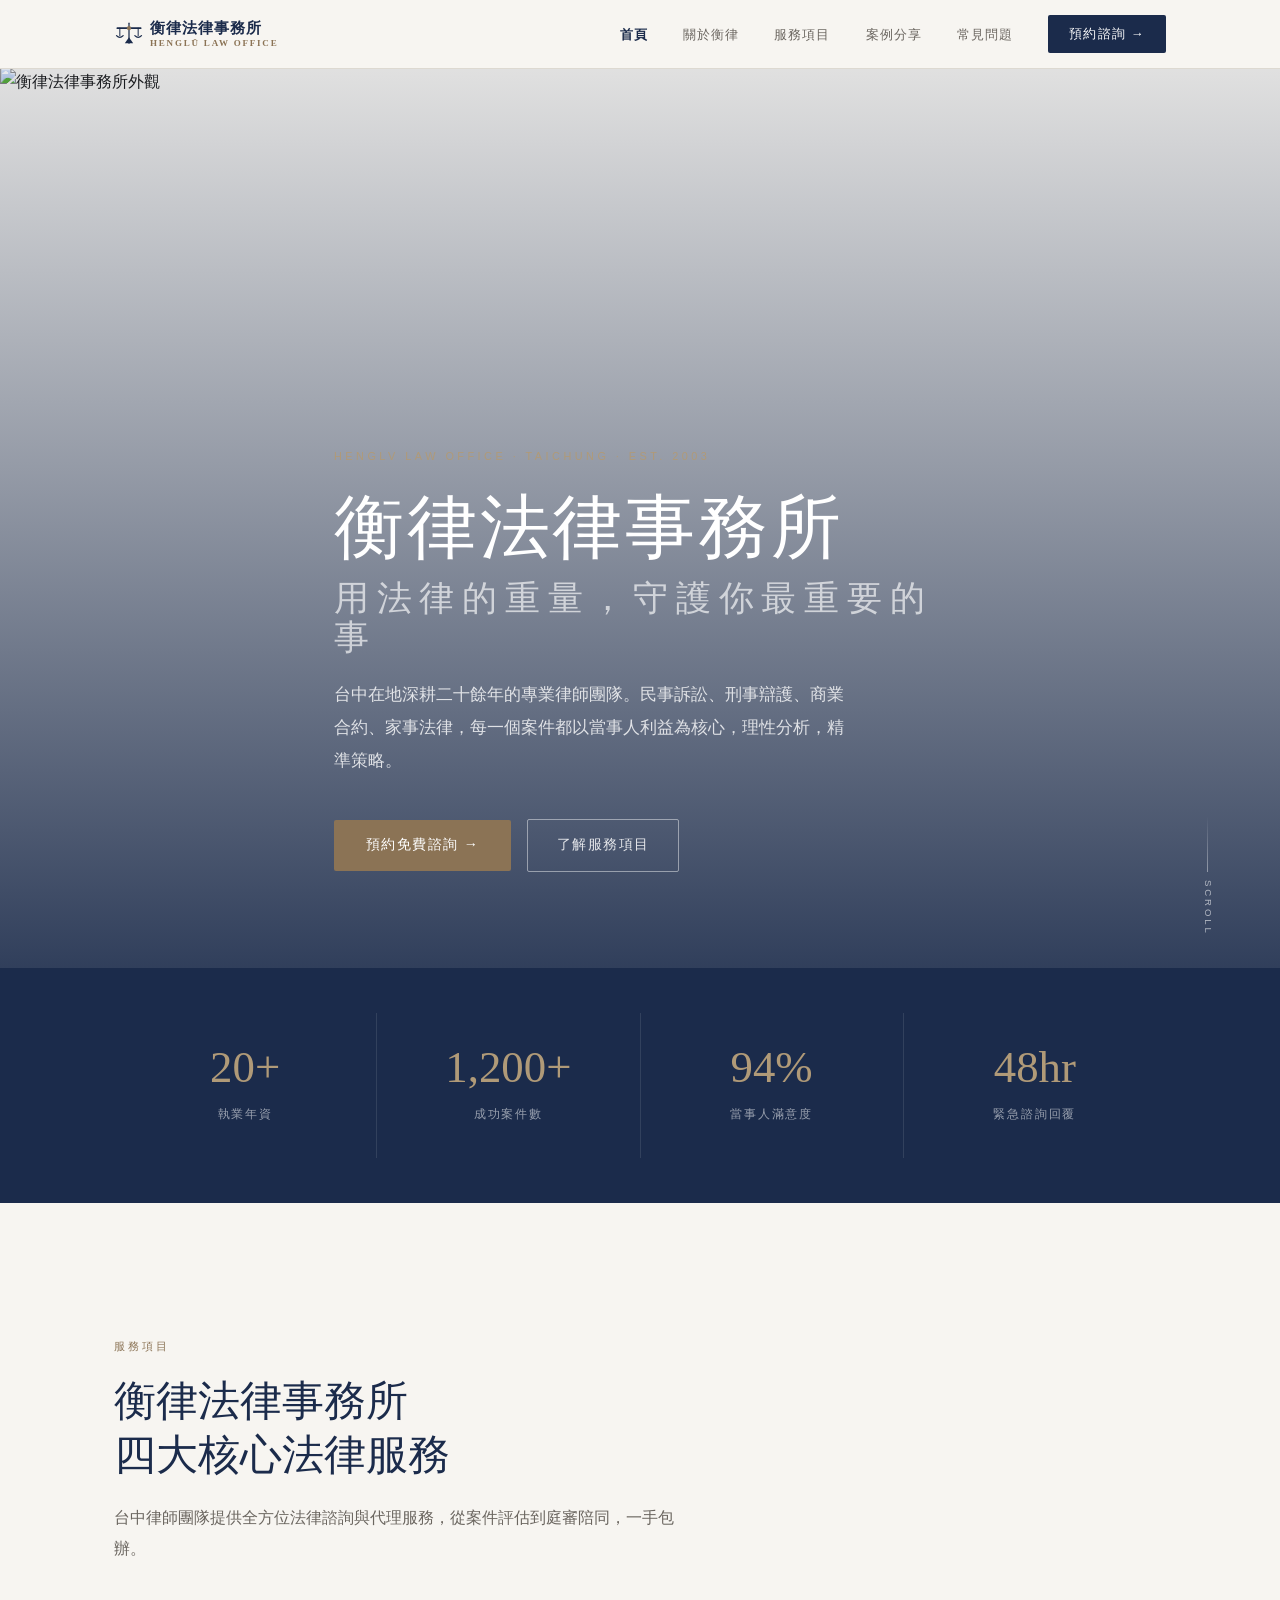
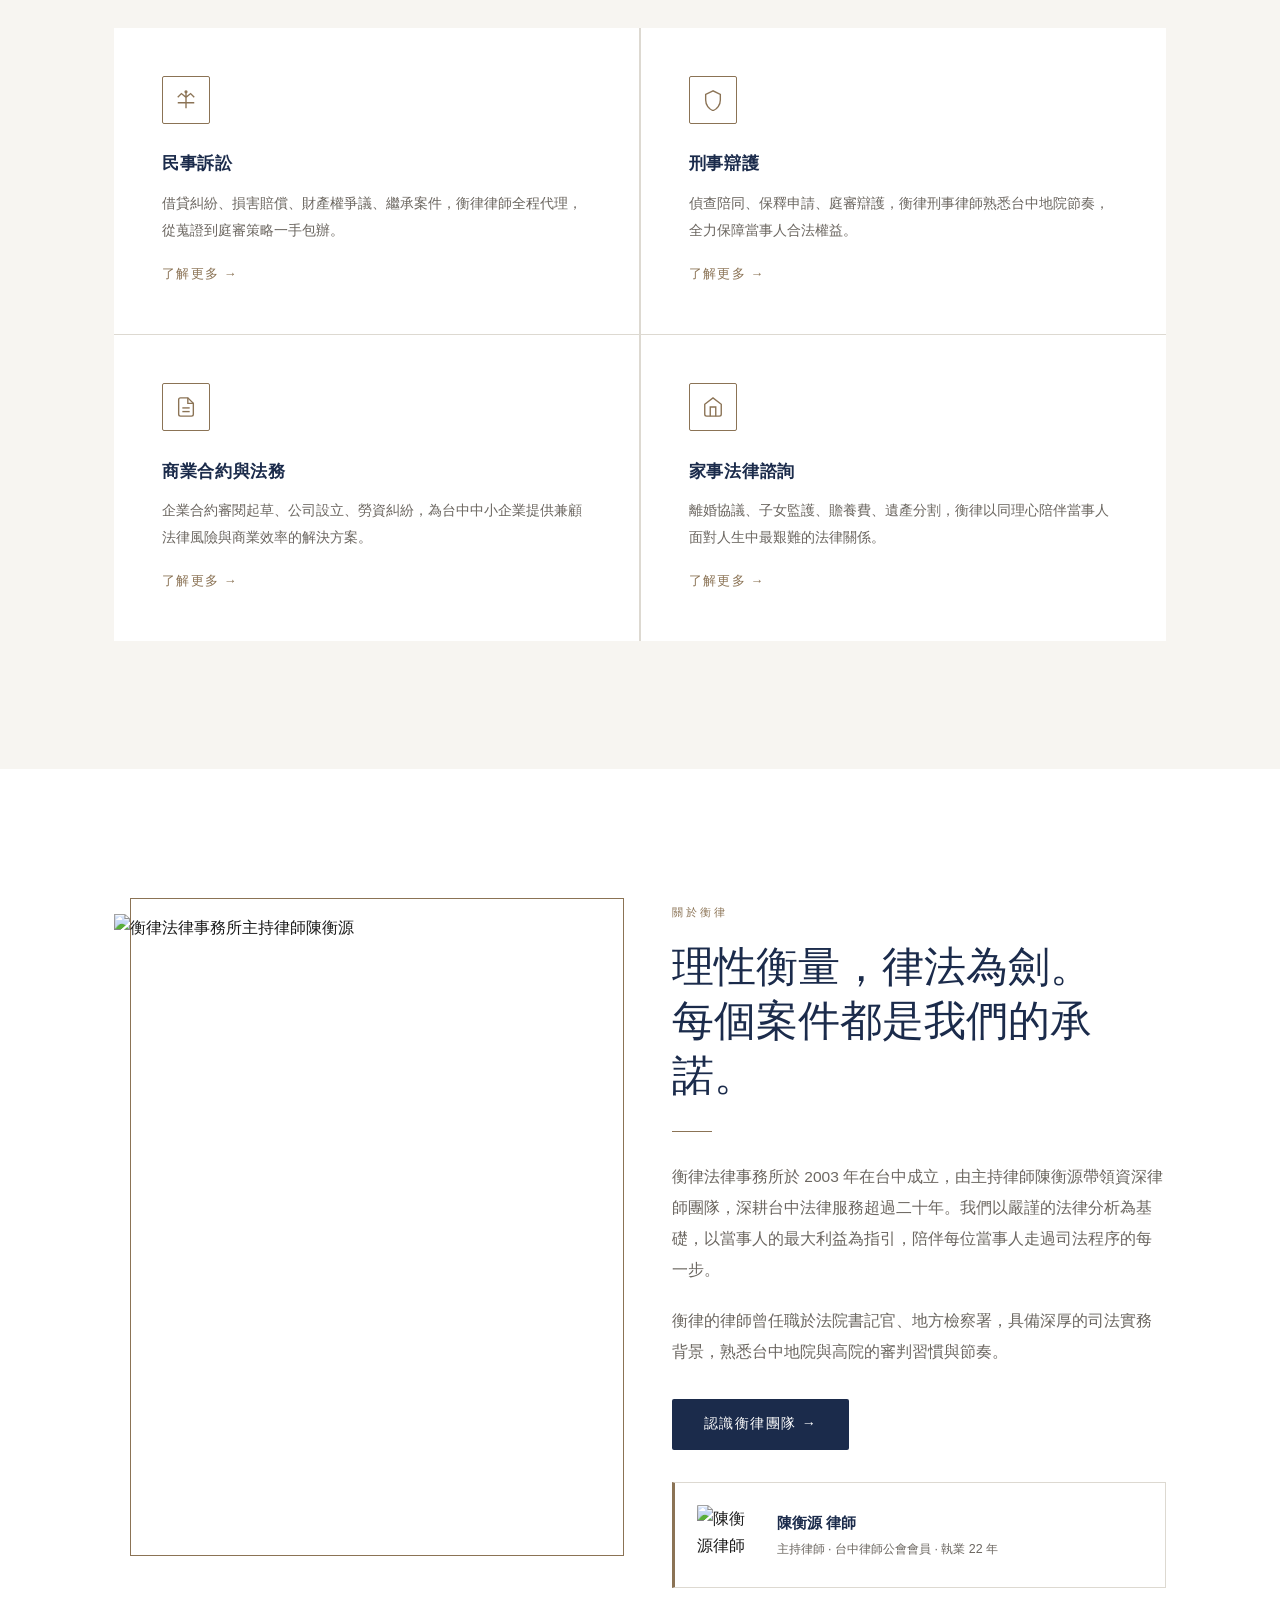
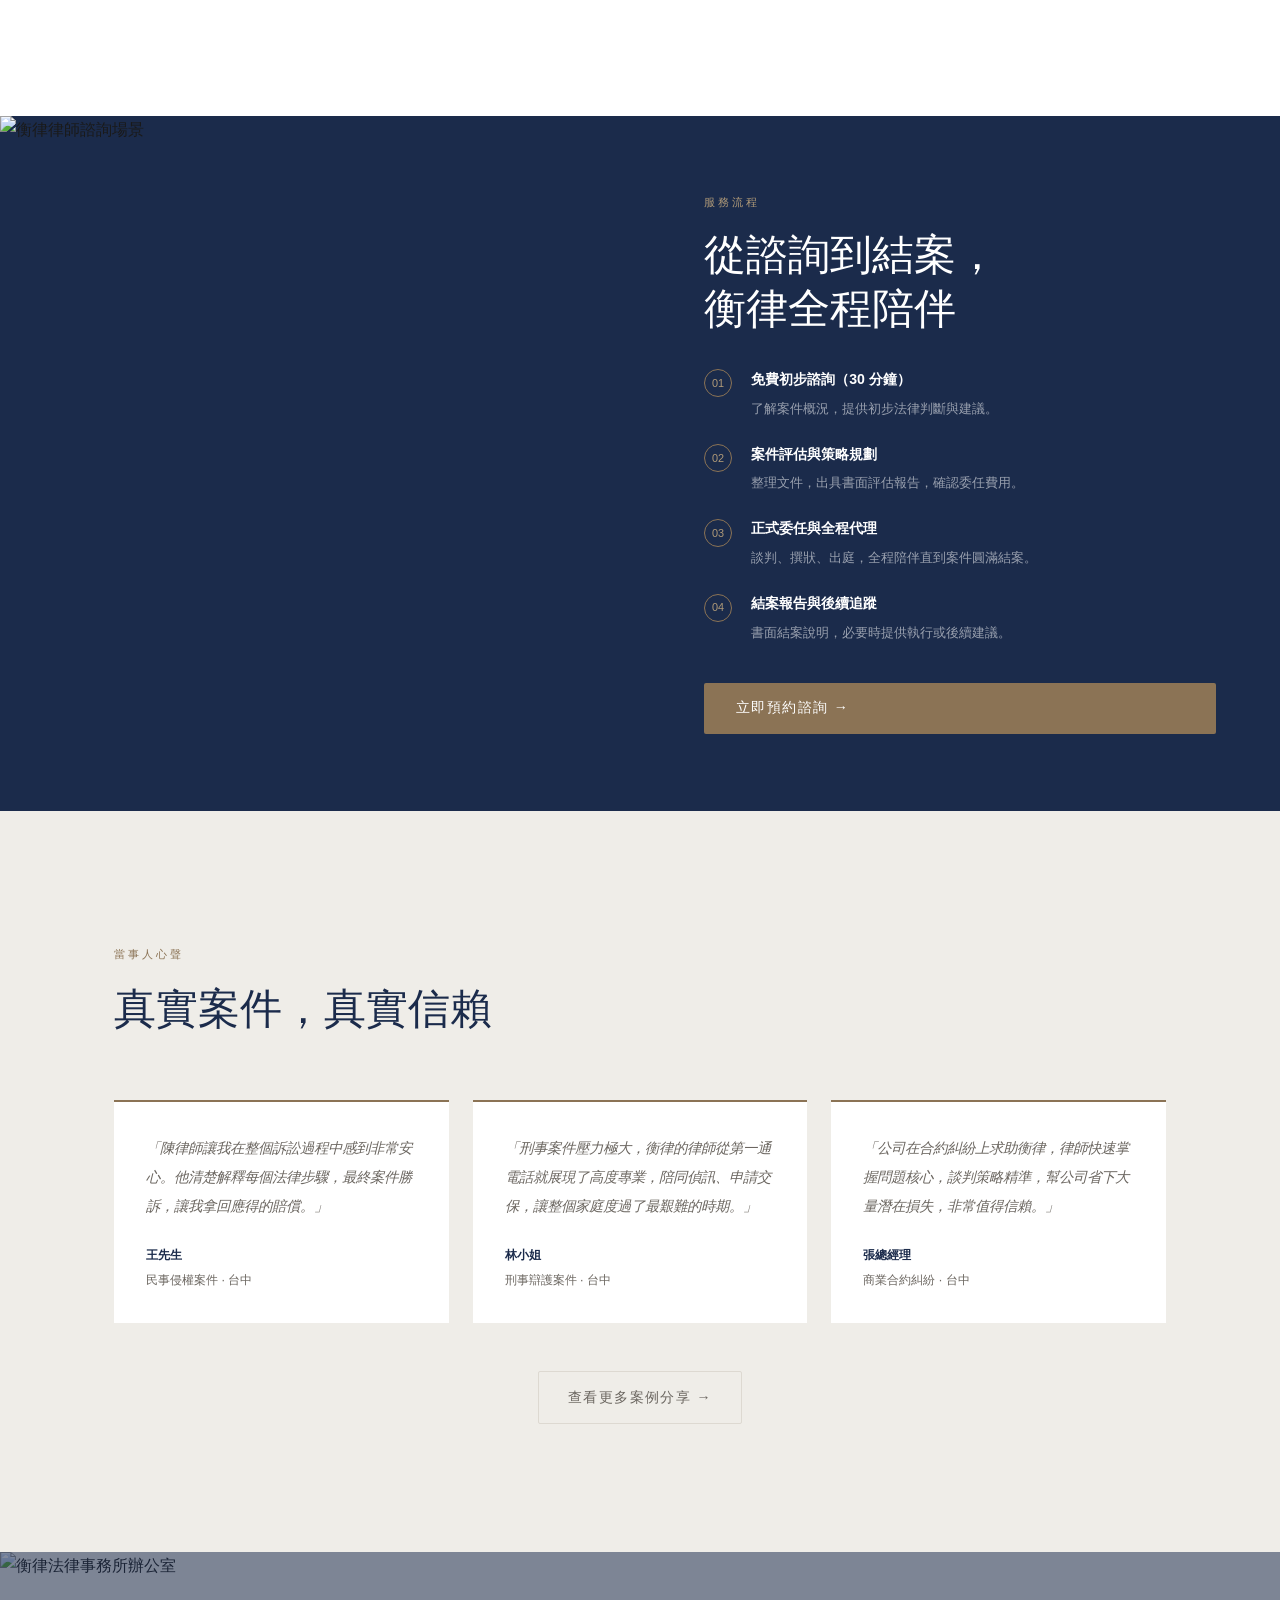
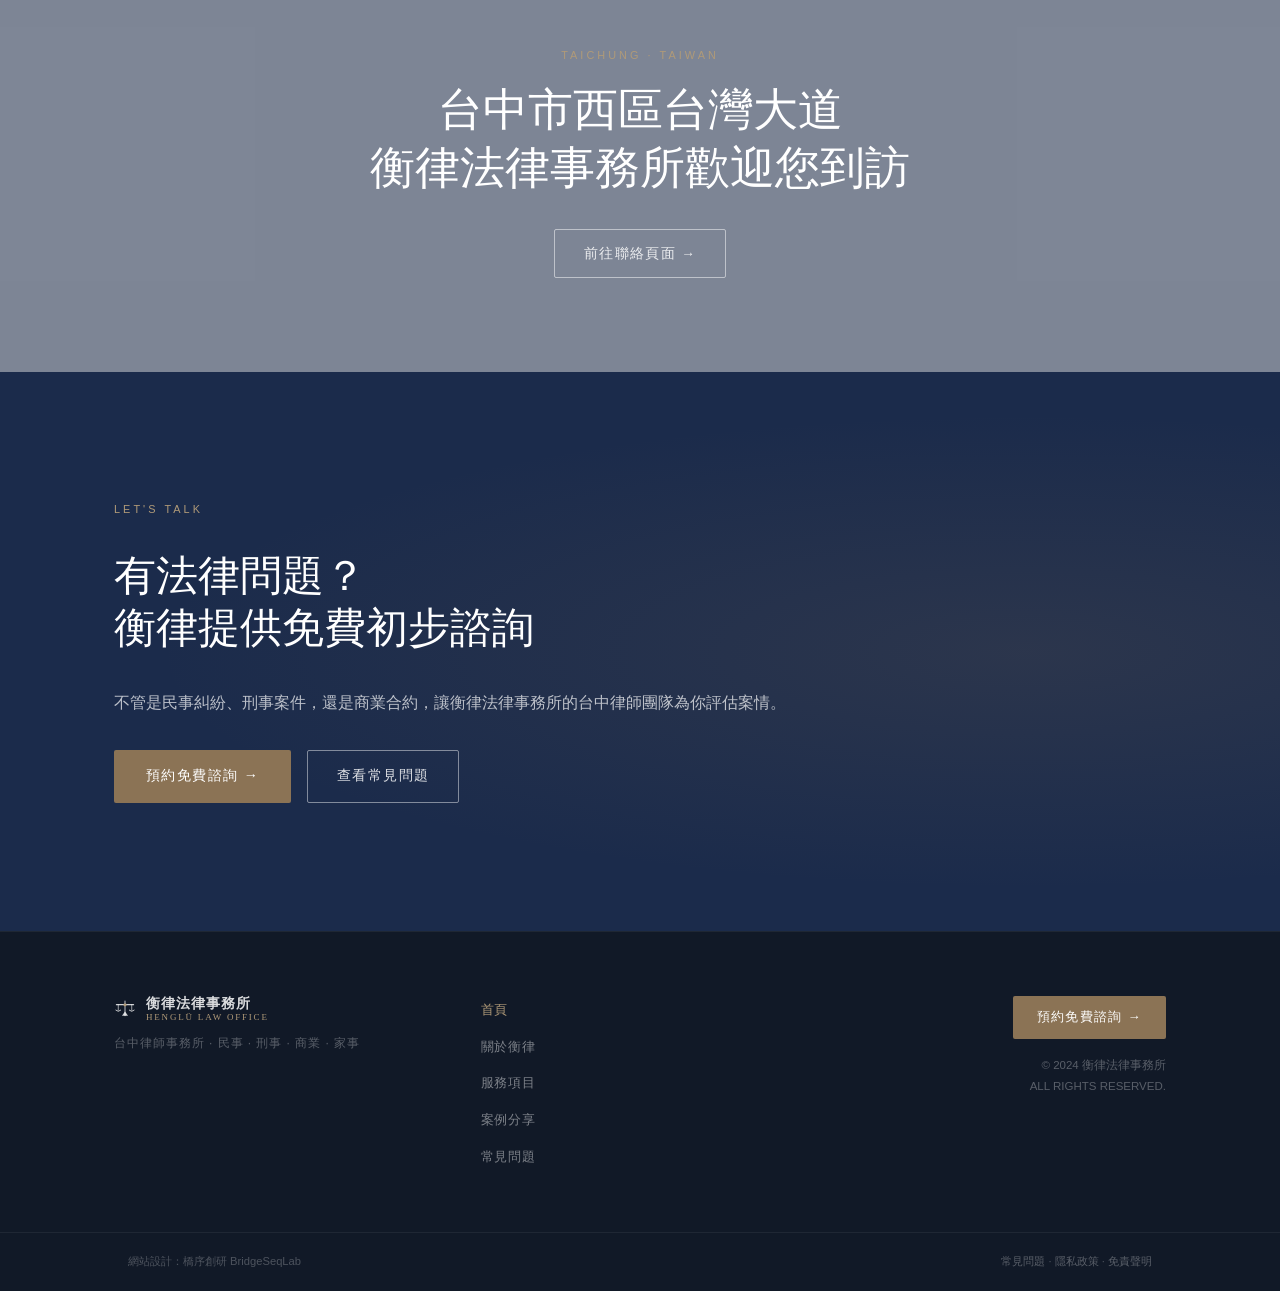
==== index.html @ a8c2e720 "feat: 衡律法律事務所 完整網站（6頁）+ CIS logo 系統" ====
<!DOCTYPE html>
<html lang="zh-TW">
<head>
  <meta charset="UTF-8" />
  <meta name="viewport" content="width=device-width, initial-scale=1.0" />
  <title>衡律法律事務所 | 台中律師 | 民事訴訟・刑事辯護・商業合約</title>
  <meta name="description" content="衡律法律事務所，台中專業律師團隊。提供民事訴訟、刑事辯護、商業合約審閱、家事法律等全方位法律服務。30年實戰經驗，立即預約免費初步諮詢。" />
  <link rel="canonical" href="https://henglv-law.com.tw/" />
      <meta property="og:type" content="website" />
  <meta property="og:title" content="衡律法律事務所 | 台中律師" />
  <meta property="og:description" content="台中律師推薦 — 衡律法律事務所提供民事訴訟、刑事辯護、商業法務等專業法律服務。" />
  <meta property="og:image" content="https://d8j0ntlcm91z4.cloudfront.net/user_3Eqjq0zwo7LwUKMWfh8ca0nVfbA/hf_20260615_163013_75d83bdf-36be-4b68-8fe0-92907e33bf3b.png">
  <meta property="og:url" content="https://henglv-law.com.tw/" />
  <meta name="twitter:card" content="summary_large_image" />
  <link rel="stylesheet" href="style.css" />
  <script type="application/ld+json">
  {"@context":"https://schema.org","@type":"LegalService","name":"衡律法律事務所","description":"台中專業律師事務所，提供民事訴訟、刑事辯護、商業合約、家事法律全方位法律服務","url":"https://henglv-law.com.tw","telephone":"+886-4-2300-0000","address":{"@type":"PostalAddress","streetAddress":"台灣大道二段200號18樓","addressLocality":"台中市","addressRegion":"西區","postalCode":"403","addressCountry":"TW"},"openingHoursSpecification":[{"@type":"OpeningHoursSpecification","dayOfWeek":["Monday","Tuesday","Wednesday","Thursday","Friday"],"opens":"09:00","closes":"18:00"}],"priceRange":"$$"}
  </script>
  <style>
    /* ── Hero ── */
    .hero {
      position: relative; height: 100vh; min-height: 620px;
      display: flex; align-items: flex-end; overflow: hidden;
    }
    .hero-img { position: absolute; inset:0; width:100%; height:100%; object-fit:cover; object-position:center 40%; }
    .hero-overlay {
      position: absolute; inset:0;
      background: linear-gradient(to top, rgba(27,43,75,0.9) 0%, rgba(27,43,75,0.45) 55%, rgba(27,43,75,0.1) 100%);
    }
    .hero-content { position:relative; z-index:2; padding-bottom: clamp(3rem,8vw,6rem); max-width:740px; }
    .hero-eyebrow { font-size:0.68rem; letter-spacing:0.32em; text-transform:uppercase; color:#B09A78; margin-bottom:1.4rem; display:block; }
    .hero h1 { font-family:Georgia,serif; font-size:clamp(2.6rem,6.5vw,4.4rem); font-weight:400; line-height:1.12; color:#fff; letter-spacing:0.04em; margin-bottom:1.4rem; }
    .hero h1 em { font-style:normal; display:block; color:rgba(255,255,255,0.65); font-size:0.5em; letter-spacing:0.22em; font-family:'Helvetica Neue',sans-serif; font-weight:300; margin-top:0.7rem; }
    .hero-desc { font-size:clamp(0.92rem,1.6vw,1.05rem); color:rgba(255,255,255,0.8); line-height:1.95; max-width:520px; margin-bottom:2.6rem; }
    .hero-actions { display:flex; flex-wrap:wrap; gap:1rem; align-items:center; }
    .scroll-indicator { position:absolute; bottom:2rem; right:var(--pad); display:flex; flex-direction:column; align-items:center; gap:0.5rem; opacity:0.6; z-index:2; }
    .scroll-indicator span { font-size:0.6rem; letter-spacing:0.3em; text-transform:uppercase; color:#fff; writing-mode:vertical-rl; }
    .scroll-line { width:1px; height:56px; background:linear-gradient(to bottom, rgba(255,255,255,0), rgba(255,255,255,0.7)); animation:scrollPulse 2s ease-in-out infinite; }
    @keyframes scrollPulse { 0%,100%{opacity:0.4;transform:scaleY(0.8)} 50%{opacity:1;transform:scaleY(1)} }

    /* ── Services overview grid ── */
    .svc-overview { background:var(--ivory); }
    .svc-cards { display:grid; grid-template-columns:repeat(2,1fr); gap:1.5px; background:var(--line); }
    .svc-card { background:var(--white); padding:clamp(2rem,4vw,3rem); position:relative; overflow:hidden; transition:background 0.3s; text-decoration:none; display:block; color:inherit; }
    .svc-card::after { content:''; position:absolute; bottom:0; left:0; width:0; height:2px; background:var(--brass); transition:width 0.4s; }
    .svc-card:hover { background:var(--ivory); }
    .svc-card:hover::after { width:100%; }
    .svc-icon { width:48px; height:48px; border:1px solid var(--brass); border-radius:2px; display:flex; align-items:center; justify-content:center; margin-bottom:1.6rem; color:var(--brass); }
    .svc-card h3 { font-size:1.08rem; font-weight:600; color:var(--navy); margin-bottom:0.7rem; letter-spacing:0.04em; }
    .svc-card p { font-size:0.88rem; color:var(--muted); line-height:1.9; }
    .svc-card .more { display:inline-flex; align-items:center; gap:0.4rem; margin-top:1.2rem; font-size:0.8rem; letter-spacing:0.1em; color:var(--brass); transition:gap 0.2s; }
    .svc-card:hover .more { gap:0.7rem; }

    /* ── About preview ── */
    .about-preview { background:var(--white); }
    .about-img-wrap { position:relative; }
    .about-img-wrap::before { content:''; position:absolute; top:-16px; right:-16px; width:100%; height:100%; border:1px solid var(--brass); z-index:0; }
    .about-img-wrap img { position:relative; z-index:1; width:100%; aspect-ratio:3/4; object-fit:cover; object-position:top; }
    .lawyer-card { display:flex; align-items:center; gap:1.2rem; padding:1.4rem; border:1px solid var(--line); border-left:3px solid var(--brass); margin-top:2rem; }
    .lawyer-card img { width:60px; height:60px; object-fit:cover; object-position:top; border-radius:1px; }
    .lawyer-card h3 { font-size:0.95rem; font-weight:600; color:var(--navy); margin-bottom:0.25rem; }
    .lawyer-card p { font-size:0.78rem; color:var(--muted); }

    /* ── Image + text split ── */
    .split-dark { background:var(--navy); overflow:hidden; }
    .split-grid { display:grid; grid-template-columns:1fr 1fr; min-height:480px; }
    .split-img { width:100%; height:100%; object-fit:cover; min-height:380px; }
    .split-content { padding:clamp(3rem,6vw,5rem) clamp(2rem,5vw,4rem); display:flex; flex-direction:column; justify-content:center; }

    /* ── Testimonial ── */
    .testimonial-section { background:var(--ivory-mid); }
    .testimonial-grid { display:grid; grid-template-columns:repeat(3,1fr); gap:1.5rem; }
    .testimonial { background:var(--white); padding:2rem; border-top:2px solid var(--brass); }
    .testimonial blockquote { font-size:0.9rem; color:var(--muted); line-height:2; font-style:italic; margin-bottom:1.2rem; }
    .testimonial cite { font-size:0.78rem; color:var(--navy); font-style:normal; font-weight:600; }
    .testimonial cite span { display:block; font-weight:400; color:var(--muted); margin-top:0.2rem; }

    @media(max-width:900px){
      .svc-cards,.split-grid,.testimonial-grid { grid-template-columns:1fr; }
      .about-img-wrap::before { display:none; }
    }
  </style>
  <link rel="icon" type="image/png" href="https://d8j0ntlcm91z4.cloudfront.net/user_3Eqjq0zwo7LwUKMWfh8ca0nVfbA/hf_20260615_162937_71af73c6-0cfa-45ad-9967-0532d2550c8d.png">
  <link rel="apple-touch-icon" href="https://d8j0ntlcm91z4.cloudfront.net/user_3Eqjq0zwo7LwUKMWfh8ca0nVfbA/hf_20260615_162937_71af73c6-0cfa-45ad-9967-0532d2550c8d.png">
</head>
<body>
  <script src="shared.js"></script>

  <!-- ── Hero ── -->
  <section class="hero" aria-label="衡律法律事務所">
    <img class="hero-img" src="https://d8j0ntlcm91z4.cloudfront.net/user_3Eqjq0zwo7LwUKMWfh8ca0nVfbA/hf_20260615_072018_57d4849d-1808-4293-a0ae-d56de22fa913.png" alt="衡律法律事務所外觀" loading="eager" fetchpriority="high" />
    <div class="hero-overlay" aria-hidden="true"></div>
    <div class="container hero-content">
      <span class="hero-eyebrow">HENGLV LAW OFFICE · TAICHUNG · EST. 2003</span>
      <h1>衡律法律事務所<em>用法律的重量，守護你最重要的事</em></h1>
      <p class="hero-desc">台中在地深耕二十餘年的專業律師團隊。民事訴訟、刑事辯護、商業合約、家事法律，每一個案件都以當事人利益為核心，理性分析，精準策略。</p>
      <div class="hero-actions">
        <a href="contact.html" class="btn-primary">預約免費諮詢 →</a>
        <a href="services.html" class="btn-outline-light">了解服務項目</a>
      </div>
    </div>
    <div class="scroll-indicator" aria-hidden="true">
      <div class="scroll-line"></div><span>SCROLL</span>
    </div>
  </section>

  <!-- ── Stats ── -->
  <section class="stats-bar" aria-label="衡律成果數據">
    <div class="container">
      <div class="stats-grid">
        <div class="stat-item"><span class="stat-num">20+</span><span class="stat-label">執業年資</span></div>
        <div class="stat-item"><span class="stat-num">1,200+</span><span class="stat-label">成功案件數</span></div>
        <div class="stat-item"><span class="stat-num">94%</span><span class="stat-label">當事人滿意度</span></div>
        <div class="stat-item"><span class="stat-num">48hr</span><span class="stat-label">緊急諮詢回覆</span></div>
      </div>
    </div>
  </section>

  <!-- ── Services Overview ── -->
  <section class="svc-overview section-py" aria-labelledby="svc-heading">
    <div class="container">
      <div class="section-header">
        <span class="eyebrow">服務項目</span>
        <h2 class="section-title" id="svc-heading">衡律法律事務所<br/>四大核心法律服務</h2>
        <p class="section-desc">台中律師團隊提供全方位法律諮詢與代理服務，從案件評估到庭審陪同，一手包辦。</p>
      </div>
      <div class="svc-cards">
        <a href="services.html#civil" class="svc-card fade-in">
          <div class="svc-icon" aria-hidden="true"><svg width="22" height="22" fill="none" stroke="currentColor" stroke-width="1.5" viewBox="0 0 24 24"><path d="M12 3v18M3 9l4-4 5 4 5-4 4 4M3 15h18"/><circle cx="12" cy="3" r="1" fill="currentColor"/></svg></div>
          <h3>民事訴訟</h3>
          <p>借貸糾紛、損害賠償、財產權爭議、繼承案件，衡律律師全程代理，從蒐證到庭審策略一手包辦。</p>
          <span class="more">了解更多 →</span>
        </a>
        <a href="services.html#criminal" class="svc-card fade-in">
          <div class="svc-icon" aria-hidden="true"><svg width="22" height="22" fill="none" stroke="currentColor" stroke-width="1.5" viewBox="0 0 24 24"><path d="M12 2L4 6v6c0 5.25 3.5 10.15 8 11.5C16.5 22.15 20 17.25 20 12V6l-8-4z"/></svg></div>
          <h3>刑事辯護</h3>
          <p>偵查陪同、保釋申請、庭審辯護，衡律刑事律師熟悉台中地院節奏，全力保障當事人合法權益。</p>
          <span class="more">了解更多 →</span>
        </a>
        <a href="services.html#business" class="svc-card fade-in">
          <div class="svc-icon" aria-hidden="true"><svg width="22" height="22" fill="none" stroke="currentColor" stroke-width="1.5" viewBox="0 0 24 24"><path d="M14 2H6a2 2 0 00-2 2v16a2 2 0 002 2h12a2 2 0 002-2V8z"/><polyline points="14,2 14,8 20,8"/><line x1="16" y1="13" x2="8" y2="13"/><line x1="16" y1="17" x2="8" y2="17"/></svg></div>
          <h3>商業合約與法務</h3>
          <p>企業合約審閱起草、公司設立、勞資糾紛，為台中中小企業提供兼顧法律風險與商業效率的解決方案。</p>
          <span class="more">了解更多 →</span>
        </a>
        <a href="services.html#family" class="svc-card fade-in">
          <div class="svc-icon" aria-hidden="true"><svg width="22" height="22" fill="none" stroke="currentColor" stroke-width="1.5" viewBox="0 0 24 24"><path d="M3 9l9-7 9 7v11a2 2 0 01-2 2H5a2 2 0 01-2-2z"/><polyline points="9,22 9,12 15,12 15,22"/></svg></div>
          <h3>家事法律諮詢</h3>
          <p>離婚協議、子女監護、贍養費、遺產分割，衡律以同理心陪伴當事人面對人生中最艱難的法律關係。</p>
          <span class="more">了解更多 →</span>
        </a>
      </div>
    </div>
  </section>

  <!-- ── About Preview ── -->
  <section class="about-preview section-py" aria-labelledby="about-heading">
    <div class="container grid-2">
      <div class="about-img-wrap fade-in">
        <img src="https://d8j0ntlcm91z4.cloudfront.net/user_3Eqjq0zwo7LwUKMWfh8ca0nVfbA/hf_20260615_072022_7461dc24-d638-4d68-8f30-11f615ff47df.png" alt="衡律法律事務所主持律師陳衡源" loading="lazy" />
      </div>
      <div class="fade-in">
        <span class="eyebrow">關於衡律</span>
        <h2 class="section-title" id="about-heading">理性衡量，律法為劍。<br/>每個案件都是我們的承諾。</h2>
        <div class="divider"></div>
        <p style="font-size:0.97rem;color:var(--muted);line-height:2;margin-bottom:1.2rem;">衡律法律事務所於 2003 年在台中成立，由主持律師陳衡源帶領資深律師團隊，深耕台中法律服務超過二十年。我們以嚴謹的法律分析為基礎，以當事人的最大利益為指引，陪伴每位當事人走過司法程序的每一步。</p>
        <p style="font-size:0.97rem;color:var(--muted);line-height:2;margin-bottom:2rem;">衡律的律師曾任職於法院書記官、地方檢察署，具備深厚的司法實務背景，熟悉台中地院與高院的審判習慣與節奏。</p>
        <a href="about.html" class="btn-navy">認識衡律團隊 →</a>
        <div class="lawyer-card">
          <img src="https://d8j0ntlcm91z4.cloudfront.net/user_3Eqjq0zwo7LwUKMWfh8ca0nVfbA/hf_20260615_072022_7461dc24-d638-4d68-8f30-11f615ff47df.png" alt="陳衡源律師" loading="lazy" />
          <div>
            <h3>陳衡源 律師</h3>
            <p>主持律師 · 台中律師公會會員 · 執業 22 年</p>
          </div>
        </div>
      </div>
    </div>
  </section>

  <!-- ── Process split ── -->
  <section class="split-dark" aria-labelledby="process-heading">
    <div class="split-grid">
      <img class="split-img" src="https://d8j0ntlcm91z4.cloudfront.net/user_3Eqjq0zwo7LwUKMWfh8ca0nVfbA/hf_20260615_072023_19798afb-6427-42cf-ac16-37ae2468475e.png" alt="衡律律師諮詢場景" loading="lazy" />
      <div class="split-content">
        <span class="eyebrow eyebrow-dark">服務流程</span>
        <h2 class="section-title section-title-white" id="process-heading" style="margin-top:1rem;">從諮詢到結案，<br/>衡律全程陪伴</h2>
        <div style="margin-top:2rem;display:flex;flex-direction:column;gap:1.4rem;">
          <div style="display:flex;gap:1.2rem;align-items:flex-start;">
            <div style="flex-shrink:0;width:28px;height:28px;border:1px solid var(--brass);border-radius:50%;display:flex;align-items:center;justify-content:center;font-size:0.68rem;color:var(--brass-light);margin-top:0.1rem;">01</div>
            <div><h4 style="font-size:0.88rem;font-weight:600;color:#fff;margin-bottom:0.3rem;">免費初步諮詢（30 分鐘）</h4><p style="font-size:0.82rem;color:rgba(255,255,255,0.55);line-height:1.8;">了解案件概況，提供初步法律判斷與建議。</p></div>
          </div>
          <div style="display:flex;gap:1.2rem;align-items:flex-start;">
            <div style="flex-shrink:0;width:28px;height:28px;border:1px solid var(--brass);border-radius:50%;display:flex;align-items:center;justify-content:center;font-size:0.68rem;color:var(--brass-light);margin-top:0.1rem;">02</div>
            <div><h4 style="font-size:0.88rem;font-weight:600;color:#fff;margin-bottom:0.3rem;">案件評估與策略規劃</h4><p style="font-size:0.82rem;color:rgba(255,255,255,0.55);line-height:1.8;">整理文件，出具書面評估報告，確認委任費用。</p></div>
          </div>
          <div style="display:flex;gap:1.2rem;align-items:flex-start;">
            <div style="flex-shrink:0;width:28px;height:28px;border:1px solid var(--brass);border-radius:50%;display:flex;align-items:center;justify-content:center;font-size:0.68rem;color:var(--brass-light);margin-top:0.1rem;">03</div>
            <div><h4 style="font-size:0.88rem;font-weight:600;color:#fff;margin-bottom:0.3rem;">正式委任與全程代理</h4><p style="font-size:0.82rem;color:rgba(255,255,255,0.55);line-height:1.8;">談判、撰狀、出庭，全程陪伴直到案件圓滿結案。</p></div>
          </div>
          <div style="display:flex;gap:1.2rem;align-items:flex-start;">
            <div style="flex-shrink:0;width:28px;height:28px;border:1px solid var(--brass);border-radius:50%;display:flex;align-items:center;justify-content:center;font-size:0.68rem;color:var(--brass-light);margin-top:0.1rem;">04</div>
            <div><h4 style="font-size:0.88rem;font-weight:600;color:#fff;margin-bottom:0.3rem;">結案報告與後續追蹤</h4><p style="font-size:0.82rem;color:rgba(255,255,255,0.55);line-height:1.8;">書面結案說明，必要時提供執行或後續建議。</p></div>
          </div>
        </div>
        <a href="contact.html" style="margin-top:2.4rem;display:inline-flex;align-items:center;gap:0.5rem;background:var(--brass);color:#fff;padding:0.85rem 2rem;border-radius:2px;font-size:0.88rem;letter-spacing:0.1em;text-decoration:none;transition:background 0.25s;">立即預約諮詢 →</a>
      </div>
    </div>
  </section>

  <!-- ── Testimonials ── -->
  <section class="testimonial-section section-py" aria-labelledby="testimonial-heading">
    <div class="container">
      <div class="section-header">
        <span class="eyebrow">當事人心聲</span>
        <h2 class="section-title" id="testimonial-heading">真實案件，真實信賴</h2>
      </div>
      <div class="testimonial-grid">
        <div class="testimonial fade-in">
          <blockquote>「陳律師讓我在整個訴訟過程中感到非常安心。他清楚解釋每個法律步驟，最終案件勝訴，讓我拿回應得的賠償。」</blockquote>
          <cite>王先生 <span>民事侵權案件 · 台中</span></cite>
        </div>
        <div class="testimonial fade-in">
          <blockquote>「刑事案件壓力極大，衡律的律師從第一通電話就展現了高度專業，陪同偵訊、申請交保，讓整個家庭度過了最艱難的時期。」</blockquote>
          <cite>林小姐 <span>刑事辯護案件 · 台中</span></cite>
        </div>
        <div class="testimonial fade-in">
          <blockquote>「公司在合約糾紛上求助衡律，律師快速掌握問題核心，談判策略精準，幫公司省下大量潛在損失，非常值得信賴。」</blockquote>
          <cite>張總經理 <span>商業合約糾紛 · 台中</span></cite>
        </div>
      </div>
      <div style="text-align:center;margin-top:3rem;">
        <a href="cases.html" class="btn-outline-dark">查看更多案例分享 →</a>
      </div>
    </div>
  </section>

  <!-- ── Office Image ── -->
  <section style="position:relative;height:420px;overflow:hidden;" aria-label="衡律法律事務所辦公室">
    <img style="width:100%;height:100%;object-fit:cover;object-position:center;" src="https://d8j0ntlcm91z4.cloudfront.net/user_3Eqjq0zwo7LwUKMWfh8ca0nVfbA/hf_20260615_072027_627d4eb7-3d25-4bf9-93a3-f6399953aabe.png" alt="衡律法律事務所辦公室" loading="lazy" />
    <div style="position:absolute;inset:0;background:rgba(27,43,75,0.55);display:flex;align-items:center;justify-content:center;">
      <div style="text-align:center;">
        <span class="eyebrow eyebrow-dark" style="display:block;margin-bottom:1rem;">TAICHUNG · TAIWAN</span>
        <h2 style="font-family:Georgia,serif;font-size:clamp(1.6rem,4vw,2.8rem);font-weight:400;color:#fff;line-height:1.3;">台中市西區台灣大道<br/>衡律法律事務所歡迎您到訪</h2>
        <a href="contact.html" style="display:inline-flex;align-items:center;gap:0.5rem;margin-top:2rem;border:1px solid rgba(255,255,255,0.5);color:rgba(255,255,255,0.85);padding:0.75rem 1.8rem;border-radius:2px;font-size:0.85rem;letter-spacing:0.1em;text-decoration:none;transition:all 0.2s;">前往聯絡頁面 →</a>
      </div>
    </div>
  </section>

  <!-- ── CTA Banner ── -->
  <section class="cta-banner section-py" aria-label="預約諮詢">
    <div class="container">
      <div class="cta-banner-inner">
        <span class="eyebrow eyebrow-dark">LET'S TALK</span>
        <h2>有法律問題？<br/>衡律提供免費初步諮詢</h2>
        <p>不管是民事糾紛、刑事案件，還是商業合約，讓衡律法律事務所的台中律師團隊為你評估案情。</p>
        <div class="btn-group">
          <a href="contact.html" class="btn-primary">預約免費諮詢 →</a>
          <a href="faq.html" class="btn-outline-light">查看常見問題</a>
        </div>
      </div>
    </div>
  </section>

  <script>
    // Fade-in on scroll
    const io = new IntersectionObserver(entries => {
      entries.forEach(e => { if(e.isIntersecting){ e.target.classList.add('visible'); } });
    }, {threshold:0.08});
    document.querySelectorAll('.fade-in').forEach(el => io.observe(el));

    // Submit handler
    function handleSubmit(e){
      e.preventDefault();
      const btn=e.target.querySelector('.btn-submit');
      btn.textContent='✓ 已送出，48小時內與您聯繫';
      btn.style.background='#4a7c59'; btn.disabled=true;
    }
  </script>
</body>
</html>
---- style.css ----
/* ── 衡律法律事務所 — 全站共用 CSS ── */

*, *::before, *::after { box-sizing: border-box; margin: 0; padding: 0; }

:root {
  --navy:        #1B2B4B;
  --navy-mid:    #2A3F6F;
  --navy-light:  #3A5490;
  --brass:       #8B7355;
  --brass-light: #B09A78;
  --ivory:       #F7F5F1;
  --ivory-mid:   #EFEDE8;
  --ivory-dark:  #E5E0D7;
  --line:        #DDD9D1;
  --text:        #1A1A1A;
  --muted:       #6B6660;
  --white:       #FFFFFF;
  --font-serif:  'Georgia', 'Times New Roman', serif;
  --font-sans:   'Helvetica Neue', 'Noto Sans TC', Arial, sans-serif;
  --max-w:       1180px;
  --pad:         clamp(1.5rem, 5vw, 4rem);
  --section-py:  clamp(5rem, 10vw, 8rem);
}

html { scroll-behavior: smooth; }
body {
  font-family: var(--font-sans);
  background: var(--ivory);
  color: var(--text);
  line-height: 1.7;
  -webkit-font-smoothing: antialiased;
}
img { display: block; max-width: 100%; height: auto; }
a { color: inherit; }

/* ── Utility ── */
.container  { max-width: var(--max-w); margin: 0 auto; padding: 0 var(--pad); }
.section-py { padding: var(--section-py) 0; }

.eyebrow {
  display: inline-block;
  font-size: 0.68rem;
  letter-spacing: 0.28em;
  text-transform: uppercase;
  color: var(--brass);
  font-weight: 500;
}
.eyebrow-dark { color: var(--brass-light); }

.section-title {
  font-family: var(--font-serif);
  font-size: clamp(1.8rem, 3.5vw, 2.6rem);
  font-weight: 400;
  color: var(--navy);
  line-height: 1.3;
  margin-top: 1rem;
}
.section-title-white { color: var(--white); }
.section-desc {
  font-size: 0.97rem;
  color: var(--muted);
  max-width: 560px;
  margin-top: 1.2rem;
  line-height: 2;
}
.section-header { margin-bottom: clamp(3rem, 5vw, 4.5rem); }

/* ── Buttons ── */
.btn-primary {
  display: inline-flex; align-items: center; gap: 0.5rem;
  background: var(--brass); color: var(--white);
  padding: 0.85rem 2rem; border-radius: 2px;
  font-size: 0.88rem; letter-spacing: 0.1em;
  text-decoration: none; transition: background 0.25s, transform 0.2s;
  font-weight: 500; border: none; cursor: pointer; font-family: var(--font-sans);
}
.btn-primary:hover { background: var(--brass-light); transform: translateY(-1px); }

.btn-navy {
  display: inline-flex; align-items: center; gap: 0.5rem;
  background: var(--navy); color: var(--white);
  padding: 0.85rem 2rem; border-radius: 2px;
  font-size: 0.88rem; letter-spacing: 0.1em;
  text-decoration: none; transition: background 0.25s, transform 0.2s;
  font-weight: 500; border: none; cursor: pointer; font-family: var(--font-sans);
}
.btn-navy:hover { background: var(--navy-mid); transform: translateY(-1px); }

.btn-outline-dark {
  display: inline-flex; align-items: center; gap: 0.5rem;
  border: 1px solid var(--line); color: var(--muted);
  padding: 0.85rem 1.8rem; border-radius: 2px;
  font-size: 0.88rem; letter-spacing: 0.1em;
  text-decoration: none; transition: border-color 0.25s, color 0.25s;
}
.btn-outline-dark:hover { border-color: var(--navy); color: var(--navy); }

.btn-outline-light {
  display: inline-flex; align-items: center; gap: 0.5rem;
  border: 1px solid rgba(255,255,255,0.45); color: rgba(255,255,255,0.85);
  padding: 0.85rem 1.8rem; border-radius: 2px;
  font-size: 0.88rem; letter-spacing: 0.1em;
  text-decoration: none; transition: border-color 0.25s, color 0.25s;
}
.btn-outline-light:hover { border-color: var(--white); color: var(--white); }

/* ── Page Hero (inner pages) ── */
.page-hero {
  position: relative;
  height: clamp(320px, 45vw, 500px);
  display: flex; align-items: flex-end;
  overflow: hidden;
}
.page-hero-img {
  position: absolute; inset: 0;
  width: 100%; height: 100%;
  object-fit: cover; object-position: center 40%;
}
.page-hero-overlay {
  position: absolute; inset: 0;
  background: linear-gradient(to top, rgba(27,43,75,0.88) 0%, rgba(27,43,75,0.4) 60%, rgba(27,43,75,0.15) 100%);
}
.page-hero-content {
  position: relative; z-index: 2;
  padding-bottom: clamp(2.5rem, 5vw, 4rem);
}
.page-hero-breadcrumb {
  display: flex; align-items: center; gap: 0.5rem;
  margin-bottom: 1rem;
}
.page-hero-breadcrumb a, .page-hero-breadcrumb span {
  font-size: 0.72rem; letter-spacing: 0.1em;
  color: rgba(255,255,255,0.55); text-decoration: none;
}
.page-hero-breadcrumb a:hover { color: var(--brass-light); }
.page-hero-breadcrumb .sep { color: rgba(255,255,255,0.3); }
.page-hero-breadcrumb .current { color: rgba(255,255,255,0.75); }
.page-hero h1 {
  font-family: var(--font-serif);
  font-size: clamp(2rem, 5vw, 3.2rem);
  font-weight: 400; line-height: 1.2;
  color: var(--white); letter-spacing: 0.04em;
  margin-bottom: 0.8rem;
}
.page-hero p {
  font-size: clamp(0.9rem, 1.5vw, 1rem);
  color: rgba(255,255,255,0.75); max-width: 520px; line-height: 1.9;
}

/* ── Stats Bar ── */
.stats-bar { background: var(--navy); padding: 2.8rem 0; }
.stats-grid { display: grid; grid-template-columns: repeat(4,1fr); gap: 1px; background: rgba(255,255,255,0.1); }
.stat-item { background: var(--navy); padding: 2rem 1.5rem; text-align: center; }
.stat-num {
  font-family: var(--font-serif); font-size: clamp(2rem,4vw,2.8rem);
  color: var(--brass-light); font-weight: 400; line-height: 1;
  display: block; margin-bottom: 0.6rem;
}
.stat-label { font-size: 0.75rem; letter-spacing: 0.15em; color: rgba(255,255,255,0.55); }

/* ── Cards ── */
.card {
  background: var(--white);
  border: 1px solid var(--line);
  padding: clamp(1.8rem, 3.5vw, 2.8rem);
  position: relative; overflow: hidden;
  transition: border-color 0.3s, transform 0.3s;
}
.card:hover { border-color: rgba(139,115,85,0.4); transform: translateY(-2px); }
.card::after {
  content: ''; position: absolute;
  bottom: 0; left: 0;
  width: 0; height: 2px;
  background: var(--brass); transition: width 0.4s ease;
}
.card:hover::after { width: 100%; }
.card-icon {
  width: 48px; height: 48px;
  border: 1px solid var(--brass); border-radius: 2px;
  display: flex; align-items: center; justify-content: center;
  margin-bottom: 1.6rem; color: var(--brass);
}
.card h3 { font-size: 1.08rem; font-weight: 600; color: var(--navy); margin-bottom: 0.8rem; letter-spacing: 0.04em; }
.card p { font-size: 0.88rem; color: var(--muted); line-height: 1.9; }
.card-tags { margin-top: 1.4rem; display: flex; flex-wrap: wrap; gap: 0.5rem; }
.card-tag {
  font-size: 0.7rem; letter-spacing: 0.1em;
  color: var(--brass); border: 1px solid var(--brass);
  padding: 0.25rem 0.75rem; border-radius: 1px;
}

/* ── 2-col grid helpers ── */
.grid-2 { display: grid; grid-template-columns: 1fr 1fr; gap: clamp(2.5rem,5vw,5rem); align-items: center; }
.grid-3 { display: grid; grid-template-columns: repeat(3,1fr); gap: 1.5rem; }
.grid-4 { display: grid; grid-template-columns: repeat(4,1fr); gap: 1rem; }
.grid-gap-line { display: grid; grid-template-columns: repeat(2,1fr); gap: 1.5px; background: var(--line); }

/* ── CTA Banner ── */
.cta-banner { background: var(--navy); position: relative; overflow: hidden; }
.cta-banner::before {
  content: '';
  position: absolute; inset: 0;
  background: radial-gradient(ellipse at 80% 50%, rgba(139,115,85,0.15) 0%, transparent 60%);
  pointer-events: none;
}
.cta-banner-inner {
  position: relative; z-index: 1;
  display: flex; flex-direction: column;
  align-items: flex-start; gap: 2rem;
  max-width: 700px;
}
.cta-banner h2 {
  font-family: var(--font-serif);
  font-size: clamp(1.8rem, 3.5vw, 2.6rem);
  font-weight: 400; color: var(--white); line-height: 1.25;
}
.cta-banner p { font-size: 0.97rem; color: rgba(255,255,255,0.7); line-height: 2; }
.cta-banner .btn-group { display: flex; flex-wrap: wrap; gap: 1rem; }

/* ── Divider ── */
.divider { width: 40px; height: 1px; background: var(--brass); margin: 1.8rem 0; }

/* ── Form ── */
.form-group { display: flex; flex-direction: column; gap: 0.5rem; }
.form-group label { font-size: 0.75rem; letter-spacing: 0.1em; color: rgba(255,255,255,0.6); }
.form-group label.dark { color: var(--muted); }
.form-group input,
.form-group textarea,
.form-group select {
  background: rgba(255,255,255,0.06); border: 1px solid rgba(255,255,255,0.15);
  color: var(--white); padding: 0.85rem 1rem; font-size: 0.88rem;
  font-family: var(--font-sans); outline: none;
  transition: border-color 0.2s; border-radius: 0; appearance: none;
}
.form-group.on-light input,
.form-group.on-light textarea,
.form-group.on-light select {
  background: var(--white); border: 1px solid var(--line);
  color: var(--text);
}
.form-group input::placeholder, .form-group textarea::placeholder { color: rgba(255,255,255,0.3); }
.form-group.on-light input::placeholder, .form-group.on-light textarea::placeholder { color: #B0ABA5; }
.form-group input:focus, .form-group textarea:focus, .form-group select:focus { border-color: var(--brass-light); }
.form-group.on-light input:focus, .form-group.on-light textarea:focus { border-color: var(--brass); }
.form-group textarea { resize: vertical; min-height: 120px; }
.form-group select { background-image: url("data:image/svg+xml,%3Csvg xmlns='http://www.w3.org/2000/svg' width='10' height='6'%3E%3Cpath fill='rgba(255,255,255,0.4)' d='M5 6L0 0h10z'/%3E%3C/svg%3E"); background-repeat: no-repeat; background-position: right 1rem center; padding-right: 2.5rem; }
.form-group.on-light select { background-image: url("data:image/svg+xml,%3Csvg xmlns='http://www.w3.org/2000/svg' width='10' height='6'%3E%3Cpath fill='%236B6660' d='M5 6L0 0h10z'/%3E%3C/svg%3E"); }
.form-group select option { background: var(--navy); color: var(--white); }
.form-row { display: grid; grid-template-columns: 1fr 1fr; gap: 1rem; }
.form-notice { font-size: 0.75rem; color: rgba(255,255,255,0.35); line-height: 1.8; }
.form-notice.dark { color: var(--muted); }
.btn-submit {
  display: inline-flex; align-items: center; justify-content: center; gap: 0.5rem;
  background: var(--brass); color: var(--white);
  padding: 1rem 2.5rem; border: none; cursor: pointer;
  font-size: 0.88rem; letter-spacing: 0.12em;
  font-family: var(--font-sans); transition: background 0.25s; border-radius: 0;
}
.btn-submit:hover { background: var(--brass-light); }

/* ── Fade-in animation ── */
.fade-in {
  opacity: 0; transform: translateY(20px);
  transition: opacity 0.65s ease, transform 0.65s ease;
}
.fade-in.visible { opacity: 1; transform: translateY(0); }

/* ── Responsive ── */
@media (max-width: 900px) {
  .grid-2, .grid-gap-line { grid-template-columns: 1fr; }
  .grid-3 { grid-template-columns: 1fr; }
  .grid-4 { grid-template-columns: repeat(2,1fr); }
  .stats-grid { grid-template-columns: repeat(2,1fr); }
  .form-row { grid-template-columns: 1fr; }
}
@media (max-width: 600px) {
  .grid-4 { grid-template-columns: 1fr; }
  .stats-grid { grid-template-columns: repeat(2,1fr); }
  .cta-banner .btn-group { flex-direction: column; }
}
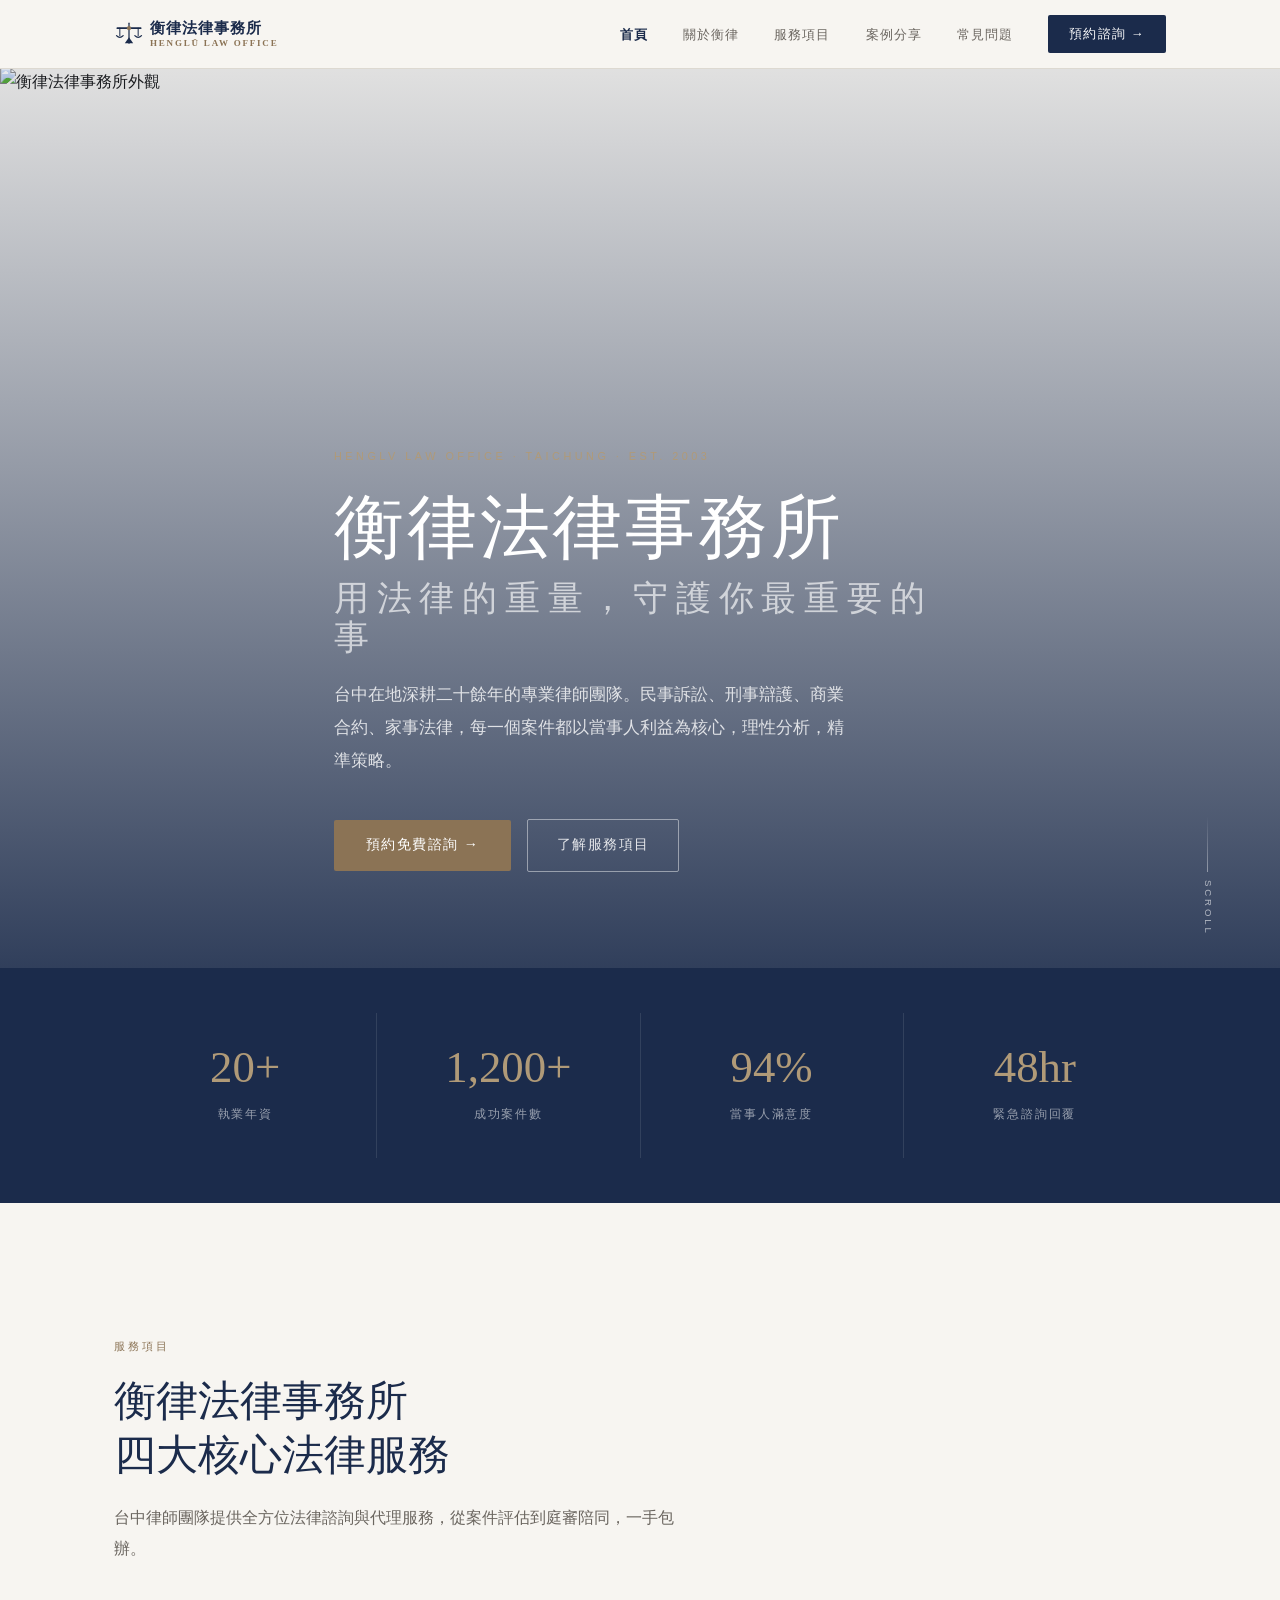
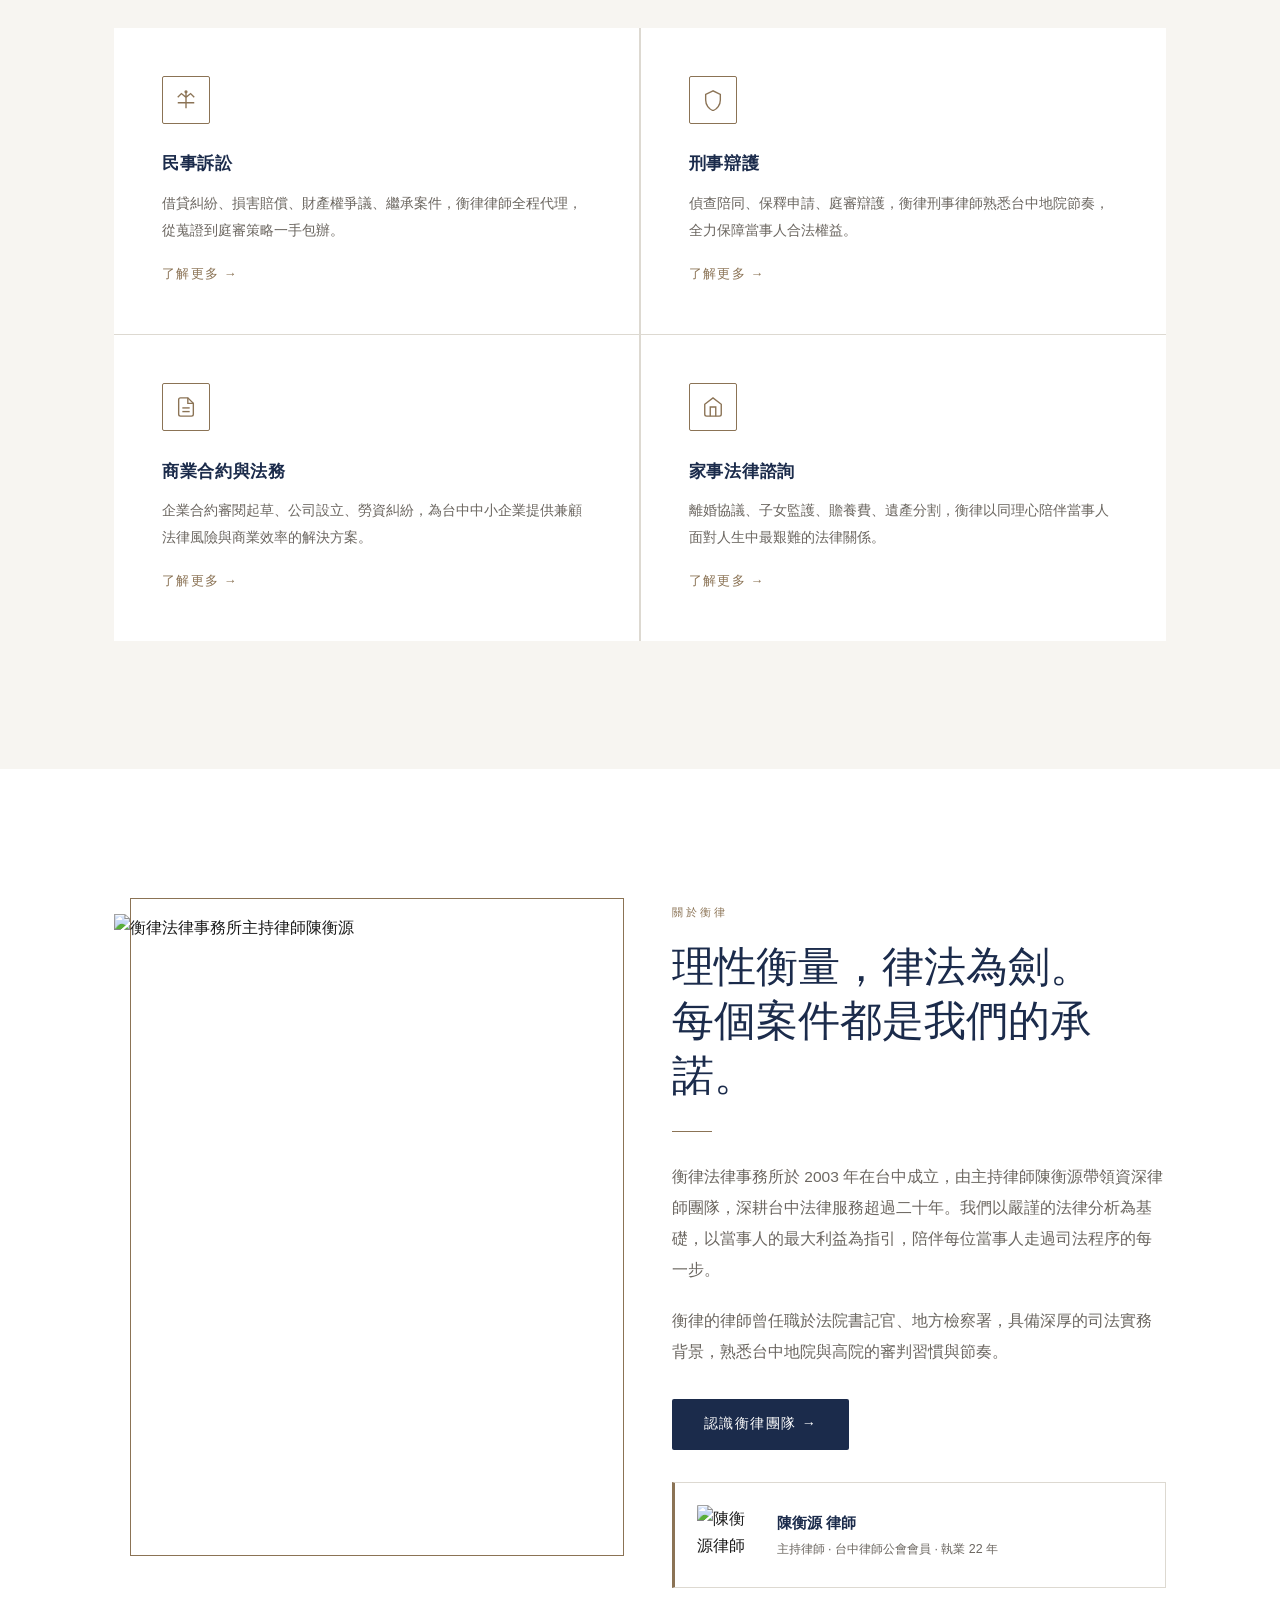
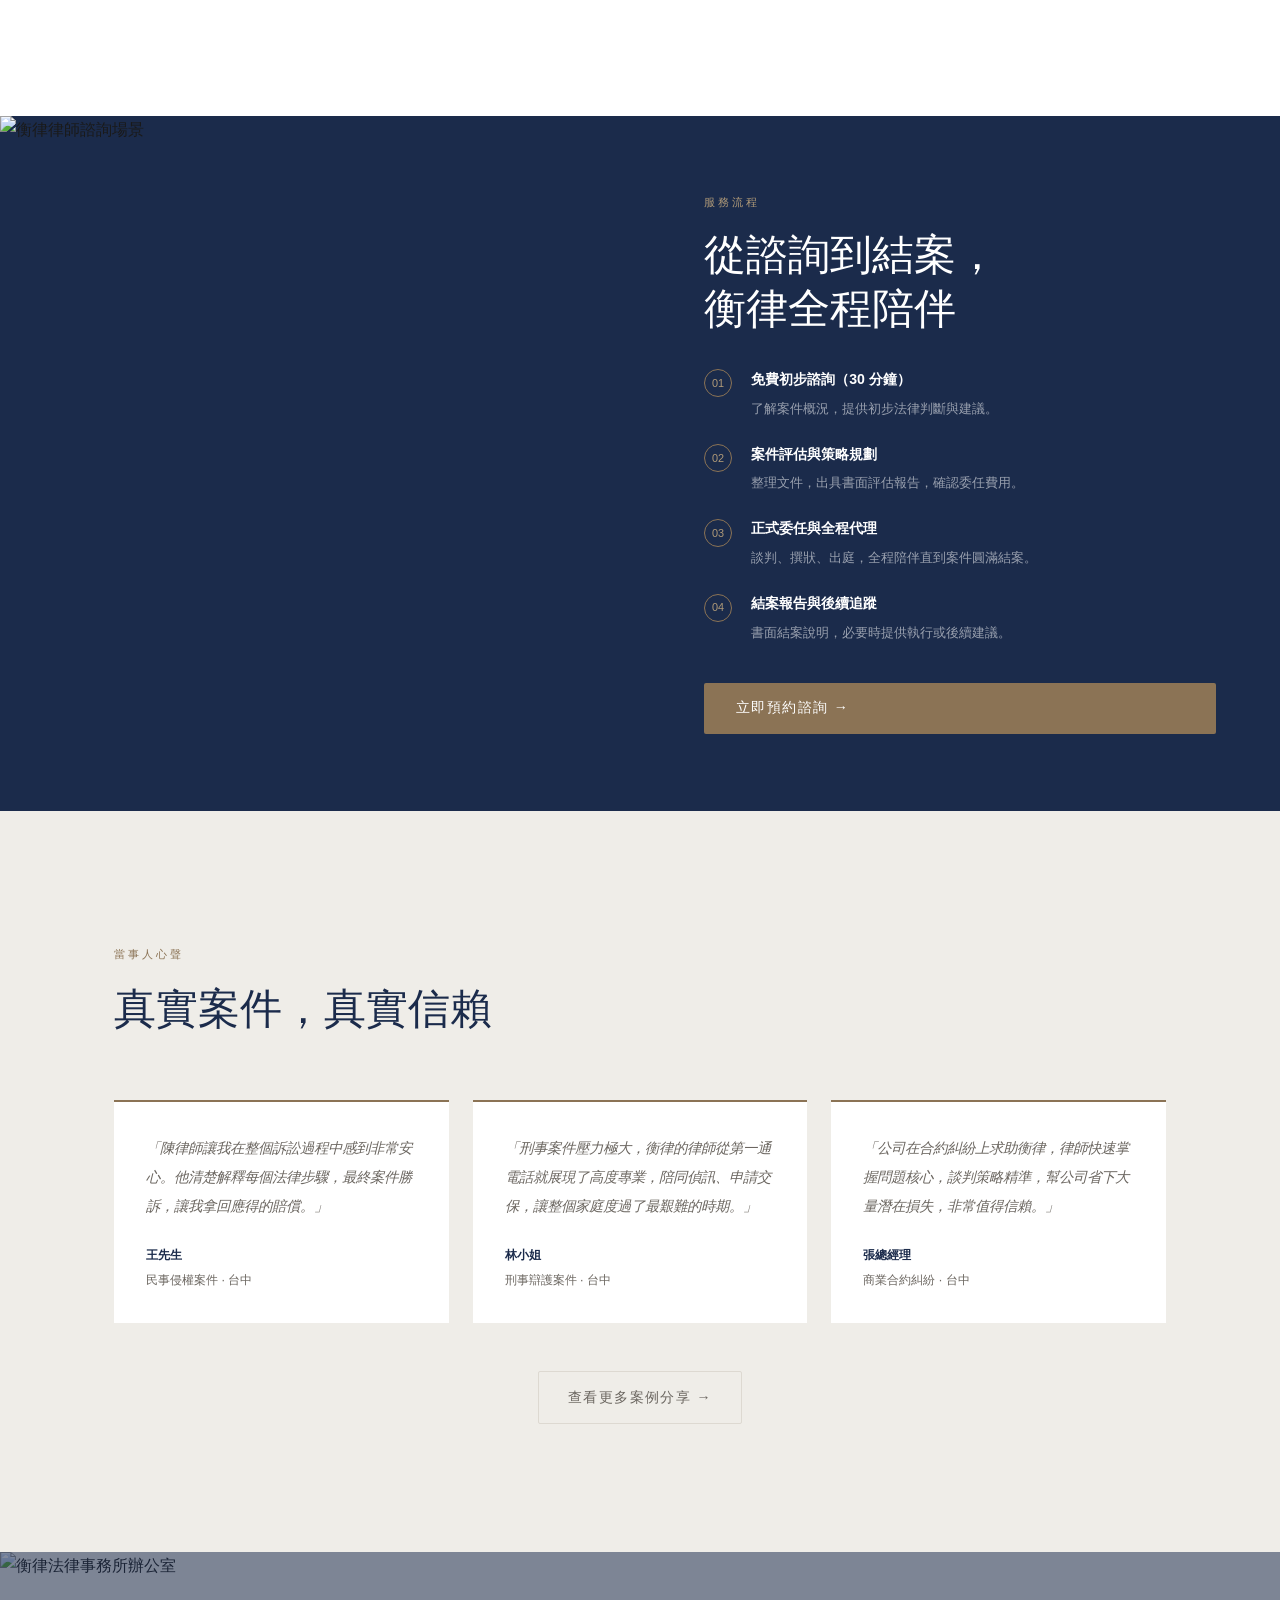
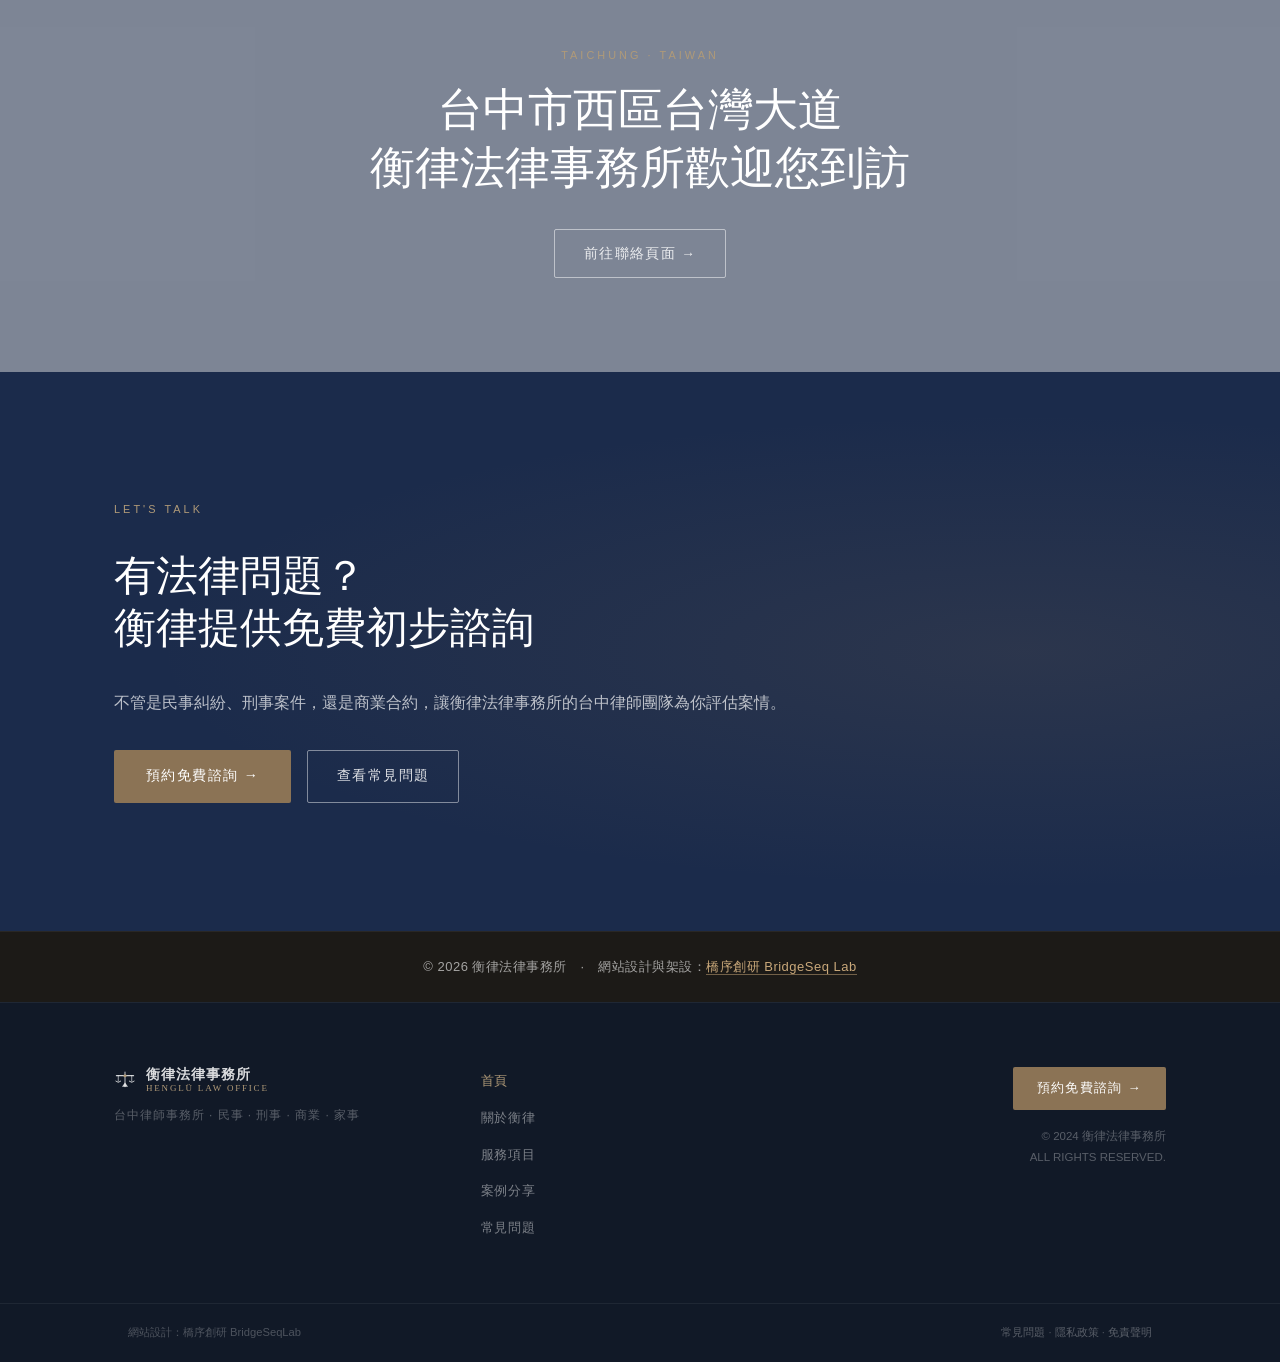
==== commit be7ff2a7: "footer:新增 footer 並加入橋序創研製作宣告與連結" ====
--- a/index.html
+++ b/index.html
@@ -276,5 +276,6 @@
       btn.style.background='#4a7c59'; btn.disabled=true;
     }
   </script>
+<footer class="bsl-footer" style="text-align:center;padding:24px 16px;font-size:13px;letter-spacing:.5px;background:#1c1a17;color:rgba(255,255,255,0.6);font-family:inherit;">© 2026 衡律法律事務所　·　網站設計與架設：<a href="https://bridgeseqlab.com" target="_blank" rel="noopener" style="color:#c9a87a;text-decoration:none;border-bottom:1px solid rgba(201,168,122,0.5);">橋序創研 BridgeSeq Lab</a></footer>
 </body>
 </html>
